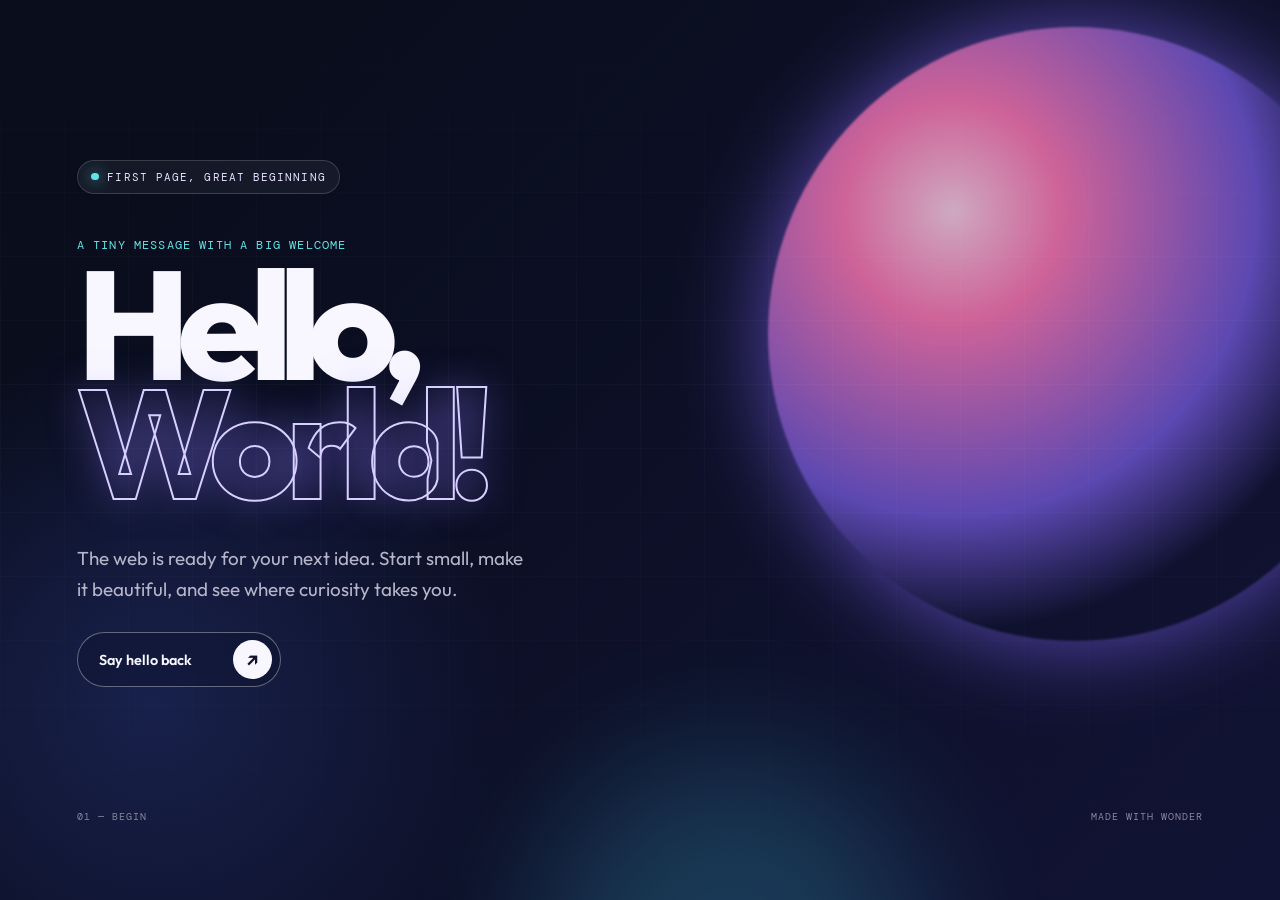
==== index.html @ b239ee41 "my first comit" ====
<!doctype html>
<html lang="en">
  <head>
    <meta charset="UTF-8" />
    <meta name="viewport" content="width=device-width, initial-scale=1.0" />
    <meta name="theme-color" content="#0b1020" />
    <title>Hello, World!</title>
    <link rel="preconnect" href="https://fonts.googleapis.com" />
    <link rel="preconnect" href="https://fonts.gstatic.com" crossorigin />
    <link href="https://fonts.googleapis.com/css2?family=DM+Mono:wght@400;500&family=Outfit:wght@400;500;600;700;800&display=swap" rel="stylesheet" />
    <link rel="stylesheet" href="styles.css" />
  </head>
  <body>
    <main class="hero">
      <div class="orb orb-one"></div>
      <div class="orb orb-two"></div>
      <div class="grid"></div>

      <section class="content" aria-labelledby="page-title">
        <div class="badge"><span></span> First page, great beginning</div>
        <p class="eyebrow">A tiny message with a big welcome</p>
        <h1 id="page-title">Hello,<br /><em>World!</em></h1>
        <p class="intro">
          The web is ready for your next idea. Start small, make it beautiful,
          and see where curiosity takes you.
        </p>
        <button class="explore" type="button" id="helloButton">
          <span>Say hello back</span>
          <span class="arrow" aria-hidden="true">↗</span>
        </button>
        <p class="reply" id="reply" aria-live="polite"></p>
      </section>

      <footer>
        <span>01 — BEGIN</span>
        <span>MADE WITH WONDER</span>
      </footer>
    </main>
    <script src="script.js"></script>
  </body>
</html>
---- styles.css ----
:root {
  color-scheme: dark;
  --ink: #f8f7ff;
  --muted: #b6b5c9;
  --night: #0b1020;
  --violet: #9278ff;
  --pink: #ff78b5;
  --cyan: #61e2e6;
}

* { box-sizing: border-box; }

body {
  margin: 0;
  min-width: 320px;
  background: var(--night);
  color: var(--ink);
  font-family: Outfit, sans-serif;
}

.hero {
  isolation: isolate;
  min-height: 100svh;
  overflow: hidden;
  position: relative;
  display: grid;
  grid-template-rows: 1fr auto;
  padding: clamp(2rem, 6vw, 5rem);
  background: radial-gradient(circle at 12% 78%, #18214c 0, transparent 27%),
              linear-gradient(135deg, #090d1c 15%, #111334 100%);
}

.content { align-self: center; position: relative; z-index: 2; max-width: 740px; }

.badge, .eyebrow, footer {
  font-family: "DM Mono", monospace;
  letter-spacing: .1em;
  text-transform: uppercase;
}

.badge {
  width: fit-content;
  display: flex;
  gap: .55rem;
  align-items: center;
  padding: .58rem .85rem;
  border: 1px solid rgba(255,255,255,.16);
  border-radius: 99px;
  background: rgba(255,255,255,.05);
  backdrop-filter: blur(12px);
  color: #e6e2ff;
  font-size: .68rem;
}

.badge span { width: .45rem; height: .45rem; border-radius: 50%; background: var(--cyan); box-shadow: 0 0 15px var(--cyan); }
.eyebrow { margin: 2.7rem 0 .65rem; font-size: .73rem; color: var(--cyan); }

h1 { margin: 0; font-size: clamp(4.6rem, 12vw, 10.5rem); font-weight: 800; line-height: .78; letter-spacing: -.085em; }
h1 em { color: transparent; font-style: normal; -webkit-text-stroke: 2px #d6cfff; text-shadow: 0 0 40px rgba(146,120,255,.35); }

.intro { max-width: 460px; margin: 2.5rem 0 1.65rem; color: var(--muted); font-size: clamp(1rem, 1.8vw, 1.18rem); line-height: 1.65; }

.explore {
  display: inline-flex; align-items: center; gap: 2.6rem; padding: .45rem .5rem .45rem 1.3rem;
  border: 1px solid rgba(255,255,255,.35); border-radius: 99px; background: rgba(13,17,43,.38);
  color: var(--ink); cursor: pointer; font: 600 .9rem Outfit, sans-serif; transition: transform .2s, background .2s, box-shadow .2s;
}
.explore:hover { transform: translateY(-3px); background: rgba(146,120,255,.25); box-shadow: 0 12px 32px rgba(99,78,204,.25); }
.arrow { display: grid; place-items: center; width: 2.45rem; aspect-ratio: 1; border-radius: 50%; background: var(--ink); color: #11142b; font-size: 1.2rem; transition: transform .2s; }
.explore:hover .arrow { transform: rotate(45deg); }
.reply { min-height: 1.5rem; margin: 1rem 0 0 1.3rem; color: var(--cyan); font-family: "DM Mono", monospace; font-size: .78rem; }

.orb { position: absolute; z-index: -1; border-radius: 50%; filter: blur(1px); opacity: .8; }
.orb-one { width: min(48vw, 650px); aspect-ratio: 1; right: -8vw; top: 3vh; background: radial-gradient(circle at 30% 30%, #ffd0e8, var(--pink) 18%, #7057d4 50%, transparent 69%); box-shadow: 0 0 90px #6f57d7; animation: float 10s ease-in-out infinite; }
.orb-two { width: 24rem; height: 24rem; right: 28%; bottom: -15rem; background: #3bb1d0; filter: blur(70px); opacity: .25; }
.grid { position: absolute; inset: 0; z-index: -1; opacity: .18; background-image: linear-gradient(rgba(255,255,255,.15) 1px, transparent 1px), linear-gradient(90deg, rgba(255,255,255,.15) 1px, transparent 1px); background-size: 4rem 4rem; mask-image: linear-gradient(to bottom, transparent, black 40%, transparent); }
footer { position: relative; z-index: 2; display: flex; justify-content: space-between; gap: 1rem; color: #88869f; font-size: .65rem; }

@keyframes float { 50% { transform: translate(-4%, 6%) rotate(12deg); } }
@media (max-width: 640px) { .hero { padding: 2rem 1.5rem; } .orb-one { width: 25rem; right: -13rem; top: 2rem; opacity: .55; } h1 { font-size: clamp(4.2rem, 20vw, 6.5rem); } h1 em { -webkit-text-stroke-width: 1px; } .intro { margin-top: 2rem; } footer { margin-top: 3rem; } }
@media (prefers-reduced-motion: reduce) { .orb-one { animation: none; } .explore, .arrow { transition: none; } }
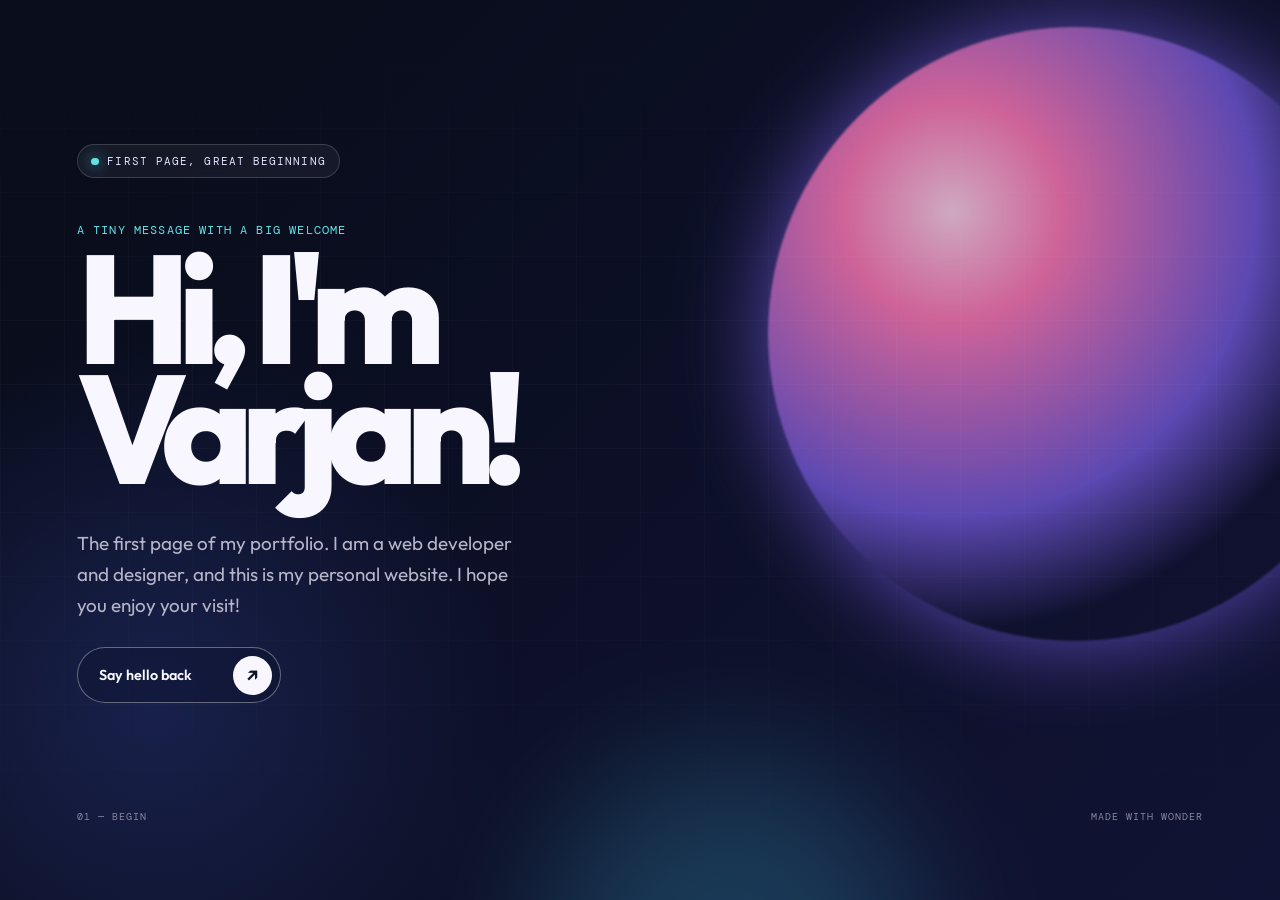
==== commit e7ccd20c: "Update title and content on the homepage" ====
--- a/index.html
+++ b/index.html
@@ -4,7 +4,7 @@
     <meta charset="UTF-8" />
     <meta name="viewport" content="width=device-width, initial-scale=1.0" />
     <meta name="theme-color" content="#0b1020" />
-    <title>Hello, World!</title>
+    <title>Hi i am Varjan</title>
     <link rel="preconnect" href="https://fonts.googleapis.com" />
     <link rel="preconnect" href="https://fonts.gstatic.com" crossorigin />
     <link href="https://fonts.googleapis.com/css2?family=DM+Mono:wght@400;500&family=Outfit:wght@400;500;600;700;800&display=swap" rel="stylesheet" />
@@ -19,10 +19,9 @@
       <section class="content" aria-labelledby="page-title">
         <div class="badge"><span></span> First page, great beginning</div>
         <p class="eyebrow">A tiny message with a big welcome</p>
-        <h1 id="page-title">Hello,<br /><em>World!</em></h1>
+        <h1 id="page-title">Hi, I'm Varjan!</h1>
         <p class="intro">
-          The web is ready for your next idea. Start small, make it beautiful,
-          and see where curiosity takes you.
+          The first page of my portfolio. I am a web developer and designer, and this is my personal website. I hope you enjoy your visit!
         </p>
         <button class="explore" type="button" id="helloButton">
           <span>Say hello back</span>
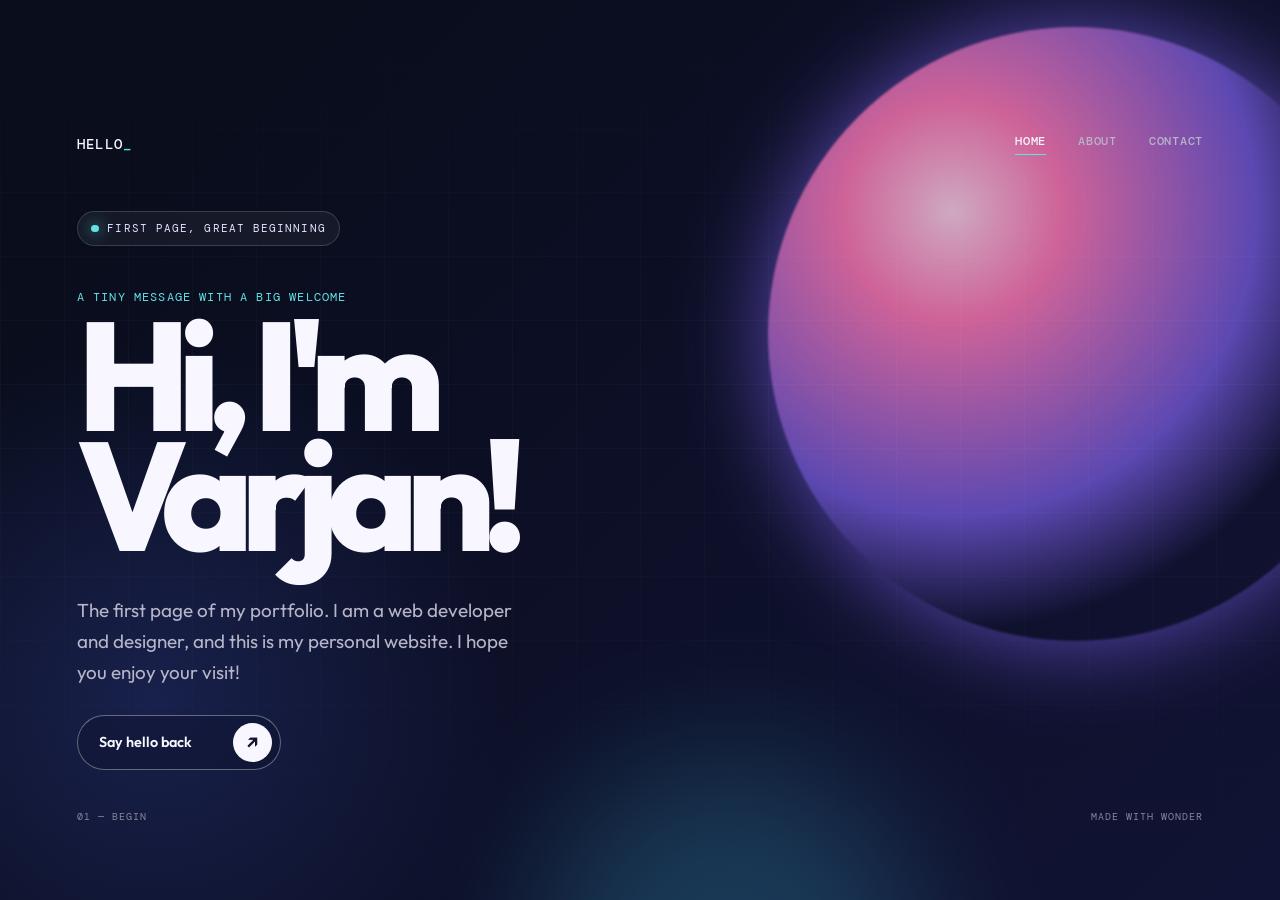
==== commit 3849c6d3: "Add About and Contact pages with navigation and styling" ====
--- a/index.html
+++ b/index.html
@@ -15,6 +15,14 @@
       <div class="orb orb-one"></div>
       <div class="orb orb-two"></div>
       <div class="grid"></div>
+      <nav class="site-nav" aria-label="Main navigation">
+        <a class="brand" href="index.html">HELLO<span>_</span></a>
+        <div class="nav-links">
+          <a class="active" href="index.html">Home</a>
+          <a href="about.html">About</a>
+          <a href="contact.html">Contact</a>
+        </div>
+      </nav>
 
       <section class="content" aria-labelledby="page-title">
         <div class="badge"><span></span> First page, great beginning</div>
--- a/styles.css
+++ b/styles.css
@@ -31,6 +31,14 @@
 }
 
 .content { align-self: center; position: relative; z-index: 2; max-width: 740px; }
+
+.site-nav { position: relative; z-index: 3; display: flex; justify-content: space-between; align-items: center; gap: 1rem; }
+.brand { color: var(--ink); font: 500 .9rem "DM Mono", monospace; letter-spacing: .09em; text-decoration: none; }
+.brand span { color: var(--cyan); }
+.nav-links { display: flex; gap: clamp(.8rem, 3vw, 2rem); }
+.nav-links a { color: var(--muted); font: 500 .78rem "DM Mono", monospace; letter-spacing: .06em; text-decoration: none; text-transform: uppercase; transition: color .2s; }
+.nav-links a:hover, .nav-links .active { color: var(--ink); }
+.nav-links .active::after { content: ""; display: block; width: 100%; height: 1px; margin-top: .3rem; background: var(--cyan); }
 
 .badge, .eyebrow, footer {
   font-family: "DM Mono", monospace;
@@ -76,6 +84,21 @@
 .grid { position: absolute; inset: 0; z-index: -1; opacity: .18; background-image: linear-gradient(rgba(255,255,255,.15) 1px, transparent 1px), linear-gradient(90deg, rgba(255,255,255,.15) 1px, transparent 1px); background-size: 4rem 4rem; mask-image: linear-gradient(to bottom, transparent, black 40%, transparent); }
 footer { position: relative; z-index: 2; display: flex; justify-content: space-between; gap: 1rem; color: #88869f; font-size: .65rem; }
 
+.inner-page { isolation: isolate; min-height: 100svh; overflow: hidden; position: relative; display: grid; grid-template-rows: auto 1fr auto; gap: 2rem; padding: clamp(2rem, 6vw, 5rem); background: radial-gradient(circle at 12% 78%, #18214c 0, transparent 27%), linear-gradient(135deg, #090d1c 15%, #111334 100%); }
+.page-content { position: relative; z-index: 2; align-self: center; max-width: 900px; }
+.page-content h1 { font-size: clamp(4rem, 10vw, 8rem); }
+.two-column { display: grid; grid-template-columns: minmax(0, 1fr) minmax(220px, .7fr); gap: clamp(2rem, 8vw, 7rem); align-items: center; margin-top: 2.5rem; }
+.two-column .intro { margin: 0; }
+.fact-card { padding: 1.6rem; border: 1px solid rgba(255,255,255,.15); border-radius: 1.2rem; background: rgba(255,255,255,.06); box-shadow: 0 20px 50px rgba(0,0,0,.18); backdrop-filter: blur(10px); }
+.card-number { color: var(--cyan); font: .75rem "DM Mono", monospace; }
+.fact-card h2 { margin: 1.2rem 0 .55rem; font-size: 1.45rem; }
+.fact-card p { margin: 0; color: var(--muted); line-height: 1.5; }
+.contact-form { display: grid; gap: 1rem; max-width: 570px; margin-top: 2rem; }
+.contact-form label { display: grid; gap: .45rem; color: #d9d7ed; font: .7rem "DM Mono", monospace; letter-spacing: .08em; text-transform: uppercase; }
+.contact-form input, .contact-form textarea { width: 100%; padding: .85rem 1rem; border: 1px solid rgba(255,255,255,.18); border-radius: .55rem; outline: none; background: rgba(5,8,27,.42); color: var(--ink); font: 1rem Outfit, sans-serif; resize: vertical; }
+.contact-form input:focus, .contact-form textarea:focus { border-color: var(--cyan); box-shadow: 0 0 0 3px rgba(97,226,230,.12); }
+.contact-form .explore { justify-self: start; margin-top: .4rem; }
+
 @keyframes float { 50% { transform: translate(-4%, 6%) rotate(12deg); } }
 @media (max-width: 640px) { .hero { padding: 2rem 1.5rem; } .orb-one { width: 25rem; right: -13rem; top: 2rem; opacity: .55; } h1 { font-size: clamp(4.2rem, 20vw, 6.5rem); } h1 em { -webkit-text-stroke-width: 1px; } .intro { margin-top: 2rem; } footer { margin-top: 3rem; } }
 @media (prefers-reduced-motion: reduce) { .orb-one { animation: none; } .explore, .arrow { transition: none; } }
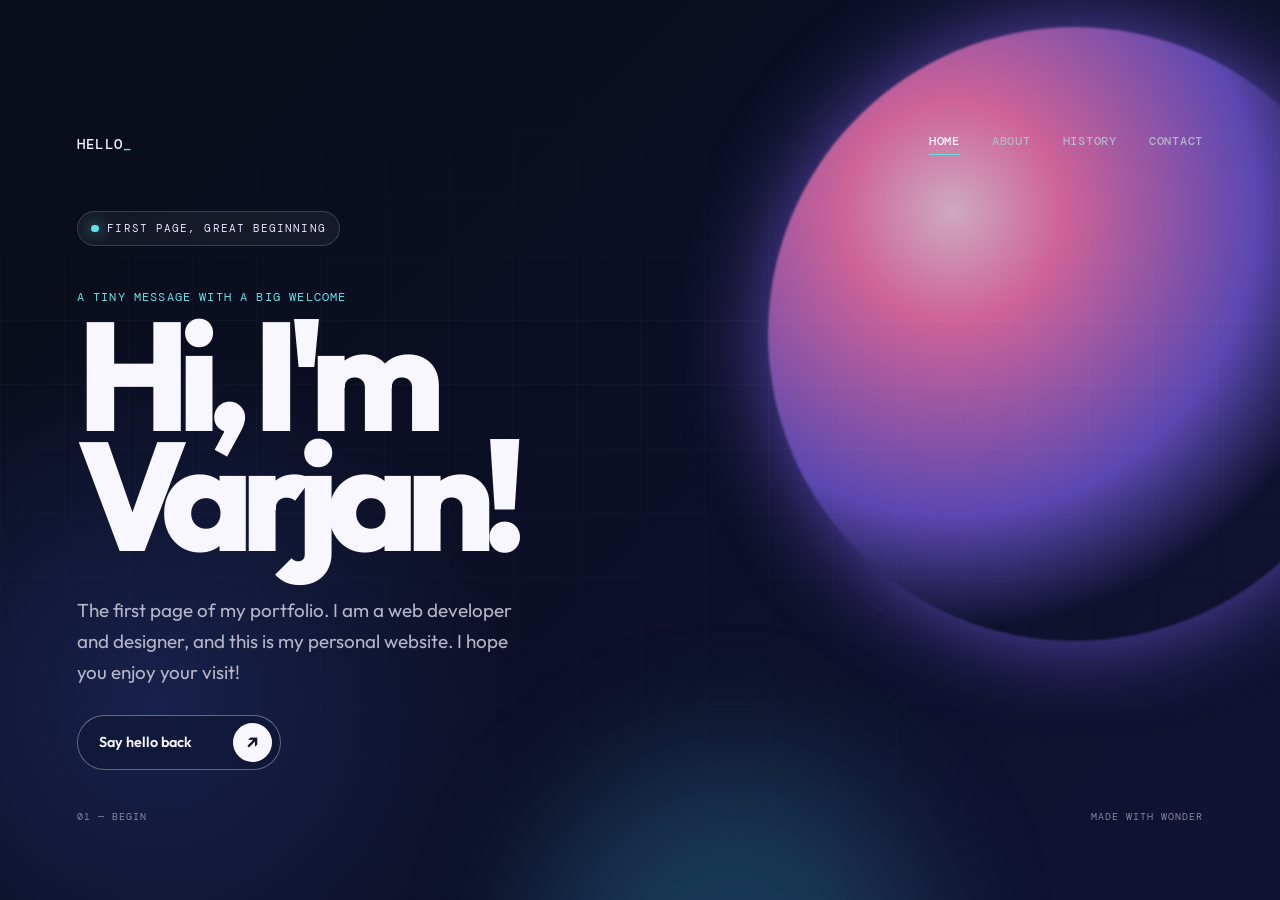
==== commit 59ad9e16: "Add History page and update navigation links" ====
--- a/index.html
+++ b/index.html
@@ -20,6 +20,7 @@
         <div class="nav-links">
           <a class="active" href="index.html">Home</a>
           <a href="about.html">About</a>
+          <a href="history.html">History</a>
           <a href="contact.html">Contact</a>
         </div>
       </nav>
